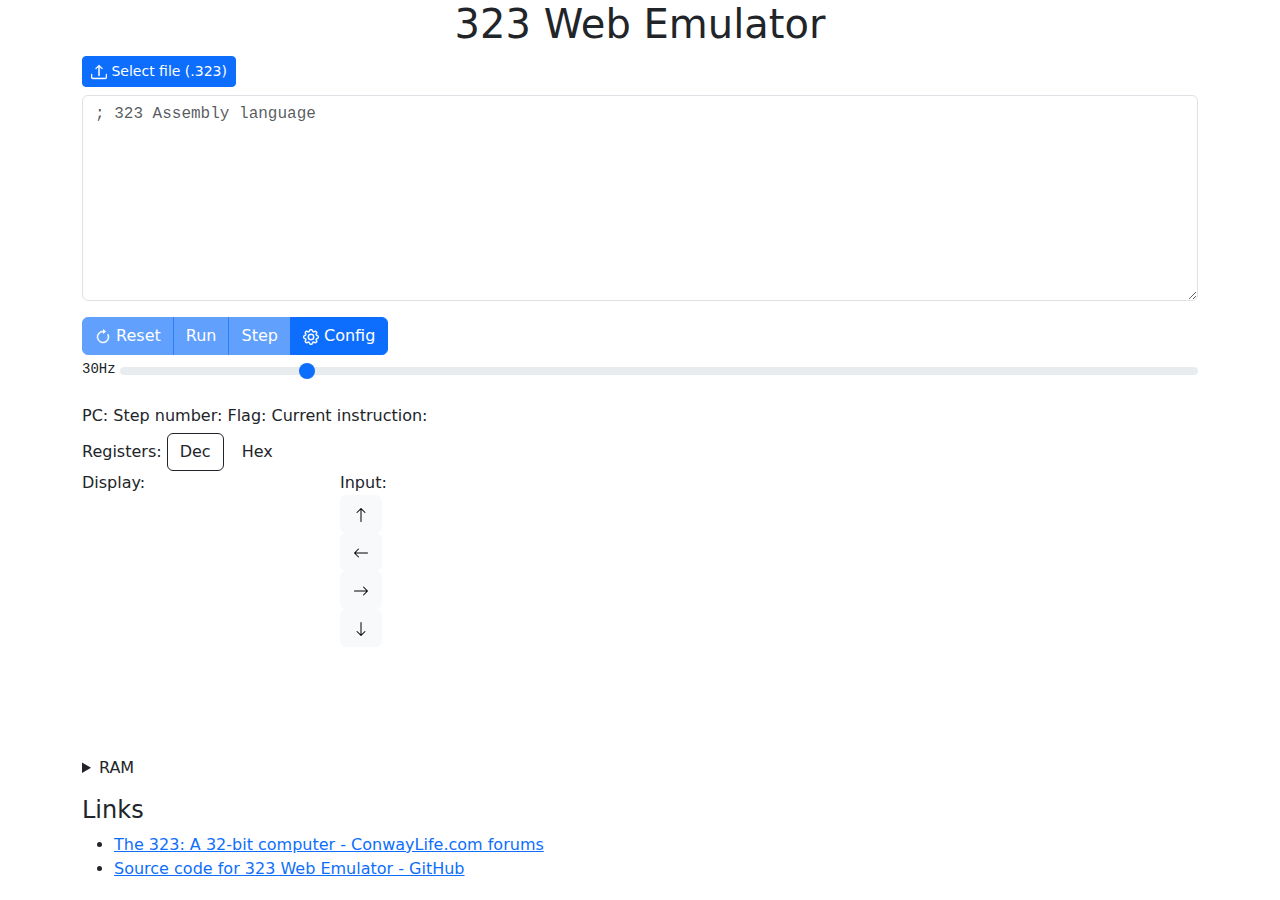
==== app/index.html @ fa697c5a "feat: history feature" ====
<!DOCTYPE html>
<html lang="en">
  <head>
    <meta charset="utf-8">
    <meta name="viewport" content="width=device-width, initial-scale=1.0">
    <title>323 Web Emulator</title>
    <script type="module" src="./index.dist.js"></script>

    <meta
      name="description"
      content="An emulator for the 323 - a 32-bit computer in the Conway's Game of Life"
    >

    <meta name="author" content="Rei" />

    <link rel="canonical" href="https://rei1024.github.io/323-web-emulator/" />

    <link rel="icon" href="./favicon.svg" type="image/svg+xml">

    <link
      href="https://cdn.jsdelivr.net/npm/bootstrap@5.3.3/dist/css/bootstrap.min.css"
      rel="stylesheet"
      integrity="sha384-QWTKZyjpPEjISv5WaRU9OFeRpok6YctnYmDr5pNlyT2bRjXh0JMhjY6hW+ALEwIH"
      crossorigin="anonymous"
    >
    <link rel="stylesheet" href="./style.min.css">
    <script
      src="https://cdn.jsdelivr.net/npm/bootstrap@5.3.3/dist/js/bootstrap.bundle.min.js"
      integrity="sha384-YvpcrYf0tY3lHB60NNkmXc5s9fDVZLESaAA55NDzOxhy9GkcIdslK1eN7N6jIeHz"
      crossorigin="anonymous"
    ></script>
  </head>
  <body class="container">
    <header>
      <h1 class="text-center">323 Web Emulator</h1>
    </header>
    <main>
      <noscript class="alert alert-danger" role="alert">
        This application requires JavaScript to be enabled.
      </noscript>
      <input id="select-file" type="file" class="d-none" accept=".323,.txt" />
      <label for="select-file" class="mb-2 btn btn-primary btn-sm">
        <!-- https://icons.getbootstrap.com/icons/upload/ -->
        <svg
          xmlns="http://www.w3.org/2000/svg"
          width="16"
          height="16"
          fill="currentColor"
          class="bi bi-upload"
          viewBox="0 0 16 16"
        >
          <path
            stroke="currentColor"
            stroke-width="0.5"
            d="M.5 9.9a.5.5 0 0 1 .5.5v2.5a1 1 0 0 0 1 1h12a1 1 0 0 0 1-1v-2.5a.5.5 0 0 1 1 0v2.5a2 2 0 0 1-2 2H2a2 2 0 0 1-2-2v-2.5a.5.5 0 0 1 .5-.5z"
          />
          <path
            stroke="currentColor"
            stroke-width="0.5"
            d="M7.646 1.146a.5.5 0 0 1 .708 0l3 3a.5.5 0 0 1-.708.708L8.5 2.707V11.5a.5.5 0 0 1-1 0V2.707L5.354 4.854a.5.5 0 1 1-.708-.708l3-3z"
          />
        </svg>
        Select file (.323)
      </label>
      <section class="mb-3">
        <label for="assembly-input-textarea" class="visually-hidden form-label"
        >323 assembly input</label>
        <textarea
          spellcheck="false"
          class="font-monospace form-control"
          name="assembly-input-textarea"
          id="assembly-input-textarea"
          cols="50"
          rows="8"
          placeholder="; 323 Assembly language"
        ></textarea>
      </section>
      <div
        data-test="control_buttons"
        class="btn-group"
        role="group"
        aria-label="Control"
      >
        <button
          id="reset"
          type="button"
          class="btn btn-primary"
          disabled
        >
          <!-- https://icons.getbootstrap.com/icons/arrow-clockwise/ -->
          <svg
            xmlns="http://www.w3.org/2000/svg"
            width="16"
            height="16"
            fill="currentColor"
            class="bi bi-arrow-clockwise"
            viewBox="0 0 16 16"
          >
            <path
              stroke="currentColor"
              stroke-width="0.5"
              fill-rule="evenodd"
              d="M8 3a5 5 0 1 0 4.546 2.914.5.5 0 0 1 .908-.417A6 6 0 1 1 8 2v1z"
            />
            <path
              d="M8 4.466V.534a.25.25 0 0 1 .41-.192l2.36 1.966c.12.1.12.284 0 .384L8.41 4.658A.25.25 0 0 1 8 4.466z"
            />
          </svg>
          Reset
        </button>
        <button
          id="toggle"
          type="button"
          class="btn btn-primary"
          disabled
        >
          Run
        </button>
        <button
          id="step-button"
          type="button"
          class="btn btn-primary"
          disabled
        >
          <span id="step-text">Step</span>
        </button>
        <button
          id="step-back-button"
          type="button"
          class="btn btn-primary d-none"
        >
          <span id="step-back-text">Step Back</span>
        </button>
        <button
          id="config_button"
          data-test="config_button"
          type="button"
          class="btn btn-primary"
          data-bs-toggle="modal"
          data-bs-target="#config_modal"
        >
          <!-- https://icons.getbootstrap.com/icons/gear/ -->
          <svg
            xmlns="http://www.w3.org/2000/svg"
            width="16"
            height="16"
            fill="currentColor"
            class="bi bi-gear"
            viewBox="0 0 16 16"
          >
            <path
              stroke="currentColor"
              stroke-width="0.5"
              d="M8 4.754a3.246 3.246 0 1 0 0 6.492 3.246 3.246 0 0 0 0-6.492zM5.754 8a2.246 2.246 0 1 1 4.492 0 2.246 2.246 0 0 1-4.492 0z"
            />
            <path
              stroke="currentColor"
              stroke-width="0.5"
              d="M9.796 1.343c-.527-1.79-3.065-1.79-3.592 0l-.094.319a.873.873 0 0 1-1.255.52l-.292-.16c-1.64-.892-3.433.902-2.54 2.541l.159.292a.873.873 0 0 1-.52 1.255l-.319.094c-1.79.527-1.79 3.065 0 3.592l.319.094a.873.873 0 0 1 .52 1.255l-.16.292c-.892 1.64.901 3.434 2.541 2.54l.292-.159a.873.873 0 0 1 1.255.52l.094.319c.527 1.79 3.065 1.79 3.592 0l.094-.319a.873.873 0 0 1 1.255-.52l.292.16c1.64.893 3.434-.902 2.54-2.541l-.159-.292a.873.873 0 0 1 .52-1.255l.319-.094c1.79-.527 1.79-3.065 0-3.592l-.319-.094a.873.873 0 0 1-.52-1.255l.16-.292c.893-1.64-.902-3.433-2.541-2.54l-.292.159a.873.873 0 0 1-1.255-.52l-.094-.319zm-2.633.283c.246-.835 1.428-.835 1.674 0l.094.319a1.873 1.873 0 0 0 2.693 1.115l.291-.16c.764-.415 1.6.42 1.184 1.185l-.159.292a1.873 1.873 0 0 0 1.116 2.692l.318.094c.835.246.835 1.428 0 1.674l-.319.094a1.873 1.873 0 0 0-1.115 2.693l.16.291c.415.764-.42 1.6-1.185 1.184l-.291-.159a1.873 1.873 0 0 0-2.693 1.116l-.094.318c-.246.835-1.428.835-1.674 0l-.094-.319a1.873 1.873 0 0 0-2.692-1.115l-.292.16c-.764.415-1.6-.42-1.184-1.185l.159-.291A1.873 1.873 0 0 0 1.945 8.93l-.319-.094c-.835-.246-.835-1.428 0-1.674l.319-.094A1.873 1.873 0 0 0 3.06 4.377l-.16-.292c-.415-.764.42-1.6 1.185-1.184l.292.159a1.873 1.873 0 0 0 2.692-1.115l.094-.319z"
            />
          </svg>
          Config
        </button>
      </div>
      <div
        id="message"
        class="mt-3 d-none alert alert-danger tabular-nums"
        role="alert"
      >
      </div>
      <div class="mt-1 mb-2 d-flex flex-row gap-1">
        <label for="frequency-input" class="form-label m-0"><pre
            id="frequency-output"
            class="tabular-nums"
          >30Hz</pre></label>
        <input
          id="frequency-input"
          class="form-range"
          value="11"
          type="range"
          max="65"
        />
      </div>
      <section class="mb-1">
        PC: <span id="program-counter" class="font-monospace"></span>
        Step number: <span id="step-number" class="font-monospace"></span>
        Flag: <span id="flag" class="font-monospace"></span>
        <br class="d-inline d-md-none">Current instruction: <span
          id="current-instruction"
          class="font-monospace"
        ></span>
      </section>
      <section>
        <div>
          Registers:

          <input
            type="checkbox"
            class="btn-check"
            id="register-dec"
            autocomplete="off"
            checked
          >
          <label class="btn" for="register-dec">Dec</label>
          <input
            type="checkbox"
            class="btn-check"
            id="register-hex"
            autocomplete="off"
          >
          <label class="btn" for="register-hex">Hex</label>
        </div>

        <div id="registers"></div>
      </section>

      <section class="mb-1 d-flex flex-sm-row flex-column gap-2">
        <div>
          <div>
            Display:
          </div>
          <canvas width="250" height="250" id="display-canvas"></canvas>
        </div>
        <div>
          <div>
            Input:
          </div>
          <div class="arrow-buttons">
            <div class="arrow-row">
              <button id="key-up" class="btn btn-light">
                <svg
                  xmlns="http://www.w3.org/2000/svg"
                  width="16"
                  height="16"
                  fill="currentColor"
                  class="bi bi-arrow-up"
                  viewBox="0 0 16 16"
                >
                  <path
                    fill-rule="evenodd"
                    d="M8 15a.5.5 0 0 0 .5-.5V2.707l3.146 3.147a.5.5 0 0 0 .708-.708l-4-4a.5.5 0 0 0-.708 0l-4 4a.5.5 0 1 0 .708.708L7.5 2.707V14.5a.5.5 0 0 0 .5.5"
                  />
                </svg>
              </button>
            </div>
            <div class="arrow-row">
              <button id="key-left" class="btn btn-light">
                <svg
                  xmlns="http://www.w3.org/2000/svg"
                  width="16"
                  height="16"
                  fill="currentColor"
                  class="bi bi-arrow-left"
                  viewBox="0 0 16 16"
                >
                  <path
                    fill-rule="evenodd"
                    d="M15 8a.5.5 0 0 0-.5-.5H2.707l3.147-3.146a.5.5 0 1 0-.708-.708l-4 4a.5.5 0 0 0 0 .708l4 4a.5.5 0 0 0 .708-.708L2.707 8.5H14.5A.5.5 0 0 0 15 8"
                  />
                </svg>
              </button>
              <div class="arrow-spacer"></div>
              <button id="key-right" class="btn btn-light">
                <svg
                  xmlns="http://www.w3.org/2000/svg"
                  width="16"
                  height="16"
                  fill="currentColor"
                  class="bi bi-arrow-right"
                  viewBox="0 0 16 16"
                >
                  <path
                    fill-rule="evenodd"
                    d="M1 8a.5.5 0 0 1 .5-.5h11.793l-3.147-3.146a.5.5 0 0 1 .708-.708l4 4a.5.5 0 0 1 0 .708l-4 4a.5.5 0 0 1-.708-.708L13.293 8.5H1.5A.5.5 0 0 1 1 8"
                  />
                </svg>
              </button>
            </div>
            <div class="arrow-row">
              <button id="key-down" class="btn btn-light">
                <svg
                  xmlns="http://www.w3.org/2000/svg"
                  width="16"
                  height="16"
                  fill="currentColor"
                  class="bi bi-arrow-down"
                  viewBox="0 0 16 16"
                >
                  <path
                    fill-rule="evenodd"
                    d="M8 1a.5.5 0 0 1 .5.5v11.793l3.146-3.147a.5.5 0 0 1 .708.708l-4 4a.5.5 0 0 1-.708 0l-4-4a.5.5 0 0 1 .708-.708L7.5 13.293V1.5A.5.5 0 0 1 8 1"
                  />
                </svg>
              </button>
            </div>
          </div>
        </div>
      </section>
      <section>
        <details id="ram-details">
          <summary>RAM</summary>
          <small>hword order (lower 16 bits + higher 16 bits)</small>
          <div class="btn-group">
            <button
              class="btn btn-light btn-sm"
              aria-label="left"
              disabled
              id="ram-page-left"
            >
              <svg
                xmlns="http://www.w3.org/2000/svg"
                width="16"
                height="16"
                fill="currentColor"
                class="bi bi-chevron-left"
                viewBox="0 0 16 16"
              >
                <path
                  fill-rule="evenodd"
                  d="M11.354 1.646a.5.5 0 0 1 0 .708L5.707 8l5.647 5.646a.5.5 0 0 1-.708.708l-6-6a.5.5 0 0 1 0-.708l6-6a.5.5 0 0 1 .708 0"
                />
              </svg>
            </button>
            <button
              class="btn btn-light btn-right"
              aria-label="right"
              disabled
              id="ram-page-right"
            >
              <svg
                xmlns="http://www.w3.org/2000/svg"
                width="16"
                height="16"
                fill="currentColor"
                class="bi bi-chevron-right"
                viewBox="0 0 16 16"
              >
                <path
                  fill-rule="evenodd"
                  d="M4.646 1.646a.5.5 0 0 1 .708 0l6 6a.5.5 0 0 1 0 .708l-6 6a.5.5 0 0 1-.708-.708L10.293 8 4.646 2.354a.5.5 0 0 1 0-.708"
                />
              </svg>
            </button>
          </div>
          <div id="ram">
            <!-- <table>
              <tr>
                <th>0x0000</th>
                <td>
                  FFFF FFFF FFFF FFFF FFFF FFFF FFFF FFFF FFFF FFFF FFFF FFFF
                  FFFF FFFF FFFF FFFF
                </td>
              </tr>
            </table> -->
          </div>
        </details>
      </section>
    </main>
    <!-- Config Modal -->
    <div
      class="modal fade"
      id="config_modal"
      tabindex="-1"
      aria-labelledby="config_modal_label"
      aria-hidden="true"
    >
      <div class="modal-dialog">
        <div class="modal-content" id="config_modal_content">
          <div class="modal-header">
            <h2 class="modal-title fs-5" id="config_modal_label">
              <!-- https://icons.getbootstrap.com/icons/gear/ -->
              <svg
                xmlns="http://www.w3.org/2000/svg"
                width="16"
                height="16"
                fill="currentColor"
                class="bi bi-gear"
                viewBox="0 0 16 16"
              >
                <path
                  stroke="currentColor"
                  stroke-width="0.5"
                  d="M8 4.754a3.246 3.246 0 1 0 0 6.492 3.246 3.246 0 0 0 0-6.492zM5.754 8a2.246 2.246 0 1 1 4.492 0 2.246 2.246 0 0 1-4.492 0z"
                />
                <path
                  stroke="currentColor"
                  stroke-width="0.5"
                  d="M9.796 1.343c-.527-1.79-3.065-1.79-3.592 0l-.094.319a.873.873 0 0 1-1.255.52l-.292-.16c-1.64-.892-3.433.902-2.54 2.541l.159.292a.873.873 0 0 1-.52 1.255l-.319.094c-1.79.527-1.79 3.065 0 3.592l.319.094a.873.873 0 0 1 .52 1.255l-.16.292c-.892 1.64.901 3.434 2.541 2.54l.292-.159a.873.873 0 0 1 1.255.52l.094.319c.527 1.79 3.065 1.79 3.592 0l.094-.319a.873.873 0 0 1 1.255-.52l.292.16c1.64.893 3.434-.902 2.54-2.541l-.159-.292a.873.873 0 0 1 .52-1.255l.319-.094c1.79-.527 1.79-3.065 0-3.592l-.319-.094a.873.873 0 0 1-.52-1.255l.16-.292c.893-1.64-.902-3.433-2.541-2.54l-.292.159a.873.873 0 0 1-1.255-.52l-.094-.319zm-2.633.283c.246-.835 1.428-.835 1.674 0l.094.319a1.873 1.873 0 0 0 2.693 1.115l.291-.16c.764-.415 1.6.42 1.184 1.185l-.159.292a1.873 1.873 0 0 0 1.116 2.692l.318.094c.835.246.835 1.428 0 1.674l-.319.094a1.873 1.873 0 0 0-1.115 2.693l.16.291c.415.764-.42 1.6-1.185 1.184l-.291-.159a1.873 1.873 0 0 0-2.693 1.116l-.094.318c-.246.835-1.428.835-1.674 0l-.094-.319a1.873 1.873 0 0 0-2.692-1.115l-.292.16c-.764.415-1.6-.42-1.184-1.185l.159-.291A1.873 1.873 0 0 0 1.945 8.93l-.319-.094c-.835-.246-.835-1.428 0-1.674l.319-.094A1.873 1.873 0 0 0 3.06 4.377l-.16-.292c-.415-.764.42-1.6 1.185-1.184l.292.159a1.873 1.873 0 0 0 2.692-1.115l.094-.319z"
                />
              </svg>
              Config
            </h2>
            <button
              type="button"
              class="btn-close"
              data-bs-dismiss="modal"
              aria-label="Close"
            >
            </button>
          </div>
          <div class="modal-body">
            <div class="mt-3">
              <div>
                History
              </div>
              <small>When turned on, the frequency is limited to 5kHz.</small>
              <div class="form-check">
                <input
                  type="checkbox"
                  id="history-enable"
                  class="form-check-input"
                />
                <label
                  for="history-enable"
                  id="history-enable-label"
                  class="form-check-label"
                >Off</label>
              </div>
            </div>
          </div>
        </div>
      </div>
    </div>
    <!-- End Config Modal -->
    <footer class="mt-3">
      <section>
        <h2 class="fs-4 mt-3">Links</h2>
        <ul>
          <li>
            <a href="https://conwaylife.com/forums/viewtopic.php?f=2&t=6808">
              The 323: A 32-bit computer - ConwayLife.com forums
            </a>
          </li>
          <li>
            <a href="https://github.com/rei1024/323-web-emulator">
              Source code for 323 Web Emulator - GitHub
            </a>
          </li>
        </ul>
      </section>
    </footer>
  </body>
</html>
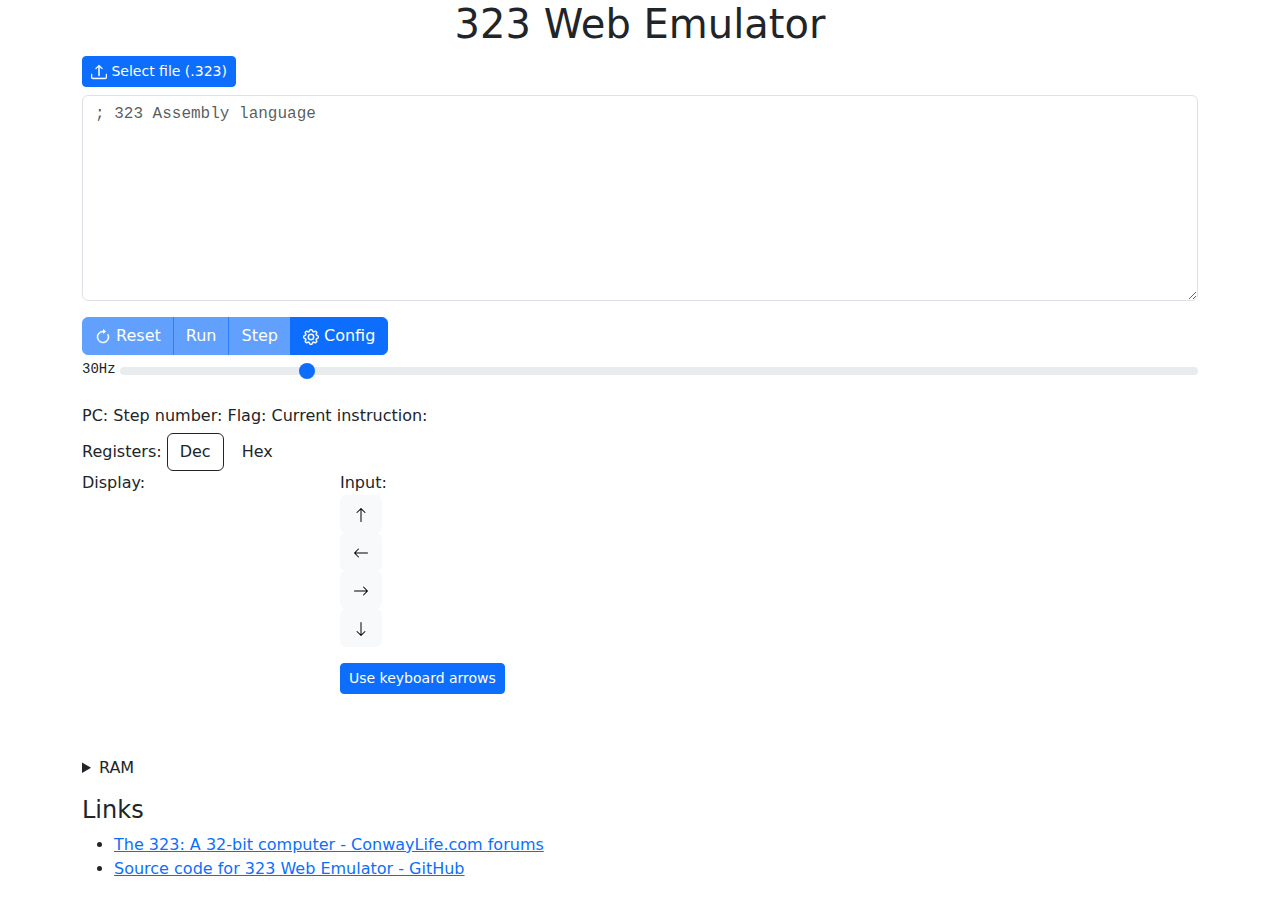
==== commit 7644a5f6: "feat: use hardware keyboard" ====
--- a/app/index.html
+++ b/app/index.html
@@ -294,6 +294,15 @@
               </button>
             </div>
           </div>
+          <div class="mt-3">
+            <button
+              id="use-keyboard-button"
+              type="button"
+              class="btn btn-primary btn-sm"
+            >
+              Use keyboard arrows
+            </button>
+          </div>
         </div>
       </section>
       <section>
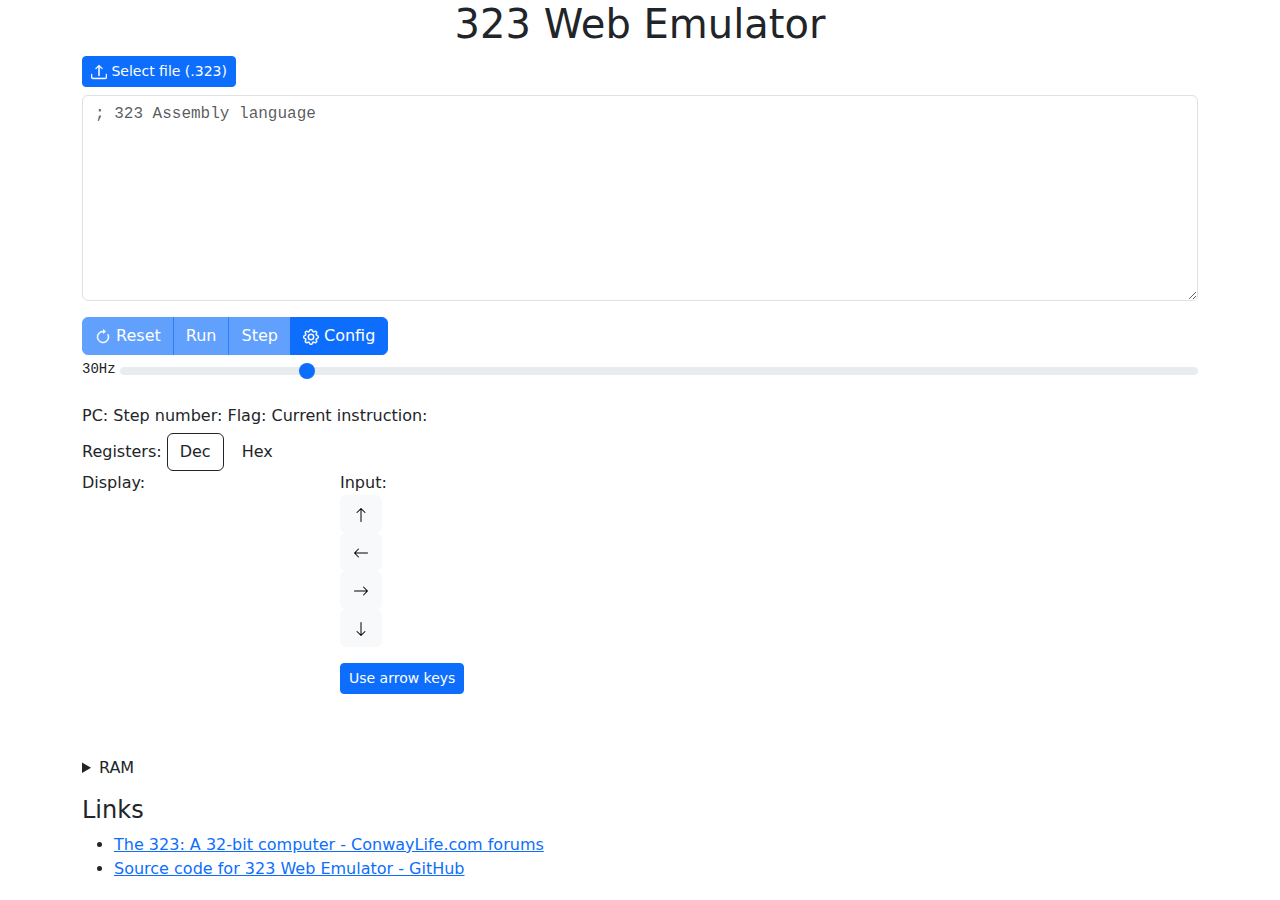
==== commit 23702056: "feat: add header" ====
--- a/app/index.html
+++ b/app/index.html
@@ -300,7 +300,7 @@
               type="button"
               class="btn btn-primary btn-sm"
             >
-              Use keyboard arrows
+              Use arrow keys
             </button>
           </div>
         </div>
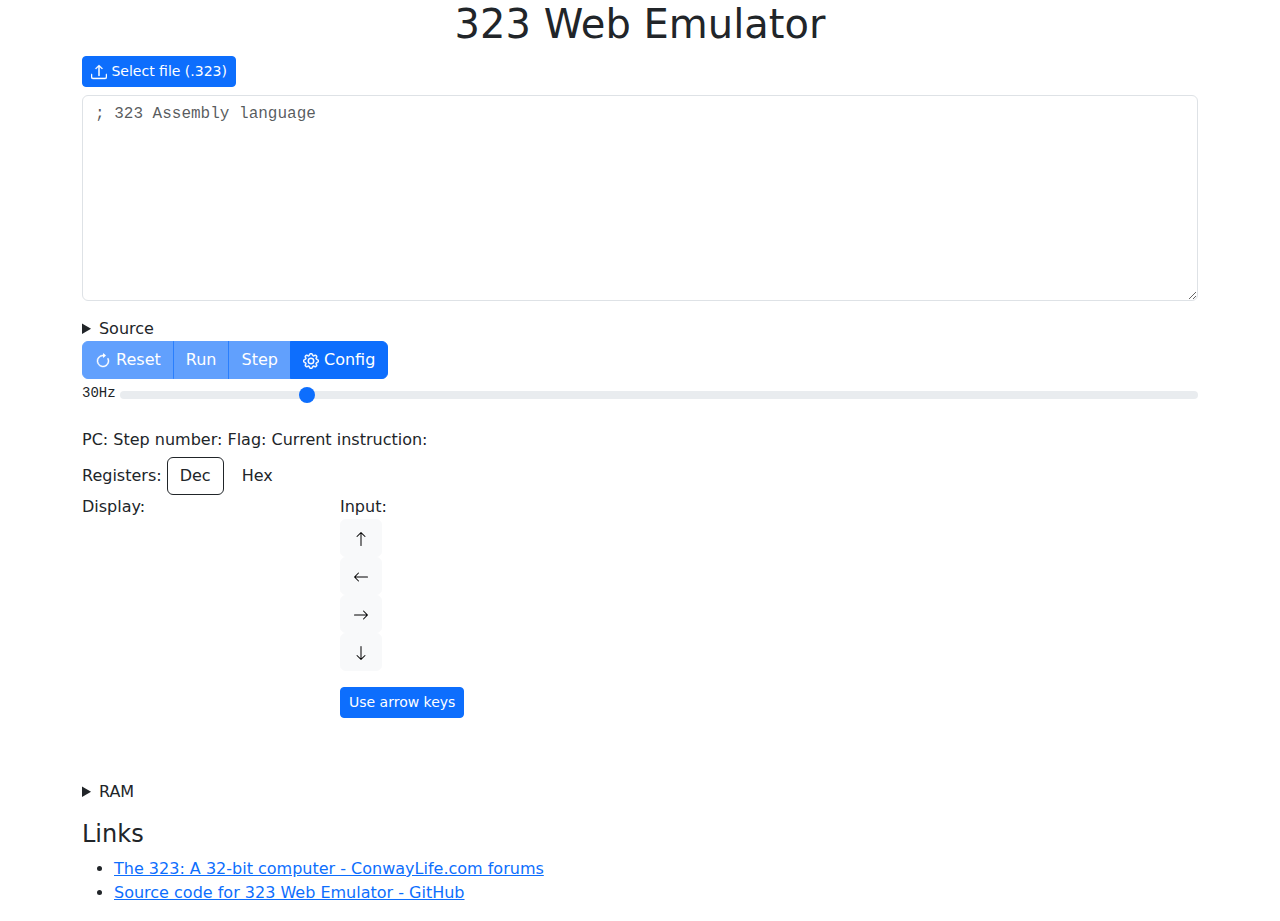
==== commit d26b3986: "feat: implement breakpoints" ====
--- a/app/index.html
+++ b/app/index.html
@@ -74,6 +74,30 @@
           rows="8"
           placeholder="; 323 Assembly language"
         ></textarea>
+      </section>
+      <section>
+        <details>
+          <summary style="user-select: none">Source</summary>
+          <button
+            id="remove-all-breakpoints"
+            type="button"
+            disabled
+            class="btn btn-primary btn-sm"
+          >
+            Remove all breakpoints
+          </button>
+          <div
+            id="source-lines"
+            class="mt-1 font-monospace border"
+            style="overflow-y: scroll; height: 240px; resize: vertical"
+          >
+            <!-- <input type="checkbox" class="d-inline">
+            <pre
+              style="white-space: pre-wrap"
+              class="mb-0 d-inline"
+            >start: ld 3,x1</pre> -->
+          </div>
+        </details>
       </section>
       <div
         data-test="control_buttons"
@@ -307,7 +331,7 @@
       </section>
       <section>
         <details id="ram-details">
-          <summary>RAM</summary>
+          <summary style="user-select: none">RAM</summary>
           <small>hword order (lower 16 bits + higher 16 bits)</small>
           <div class="btn-group">
             <button
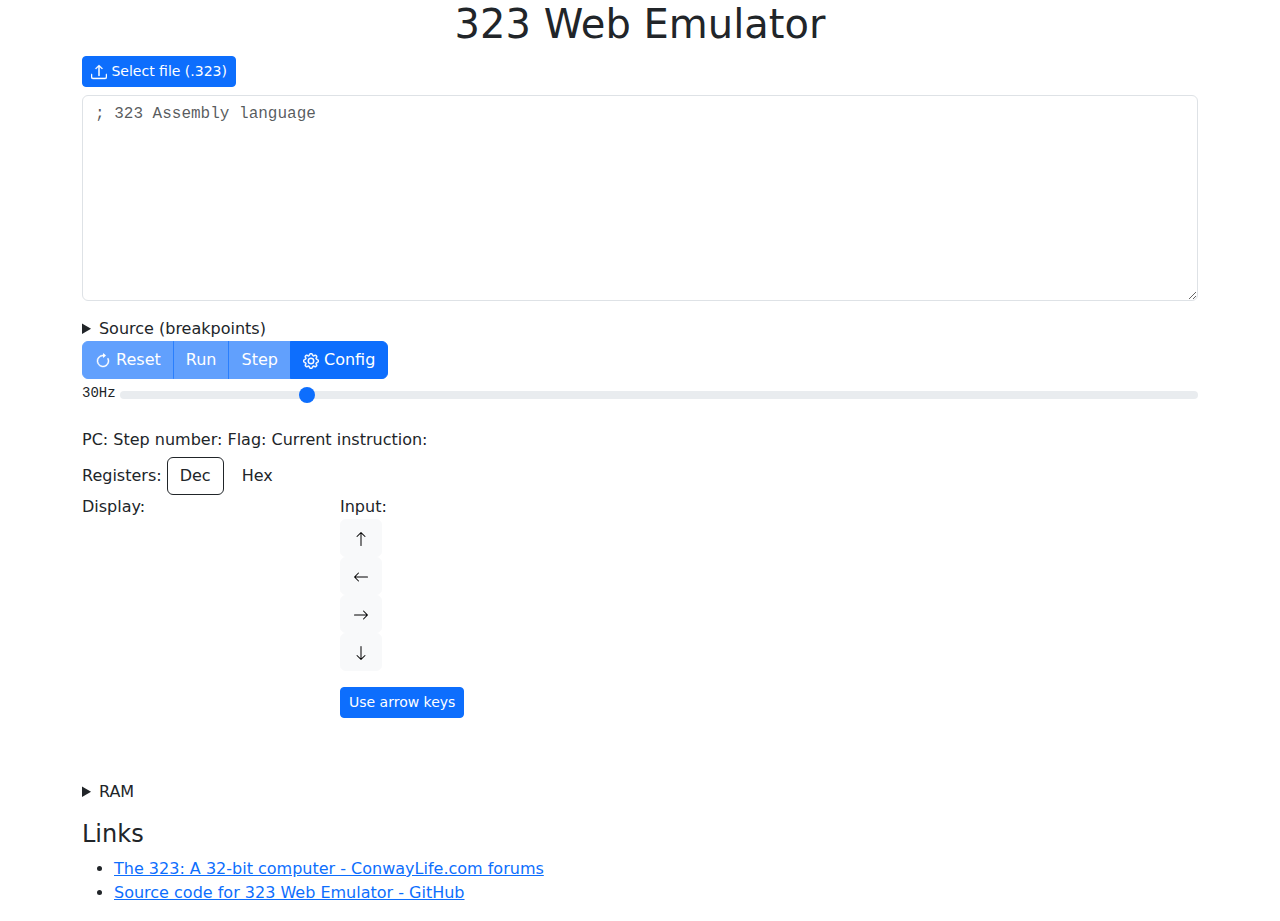
==== commit 7a04144e: "feat: improve text" ====
--- a/app/index.html
+++ b/app/index.html
@@ -12,6 +12,8 @@
     >
 
     <meta name="author" content="Rei" />
+
+    <meta name="date" content="%__DATE__%" />
 
     <link rel="canonical" href="https://rei1024.github.io/323-web-emulator/" />
 
@@ -77,7 +79,7 @@
       </section>
       <section>
         <details>
-          <summary style="user-select: none">Source</summary>
+          <summary style="user-select: none">Source (breakpoints)</summary>
           <button
             id="remove-all-breakpoints"
             type="button"
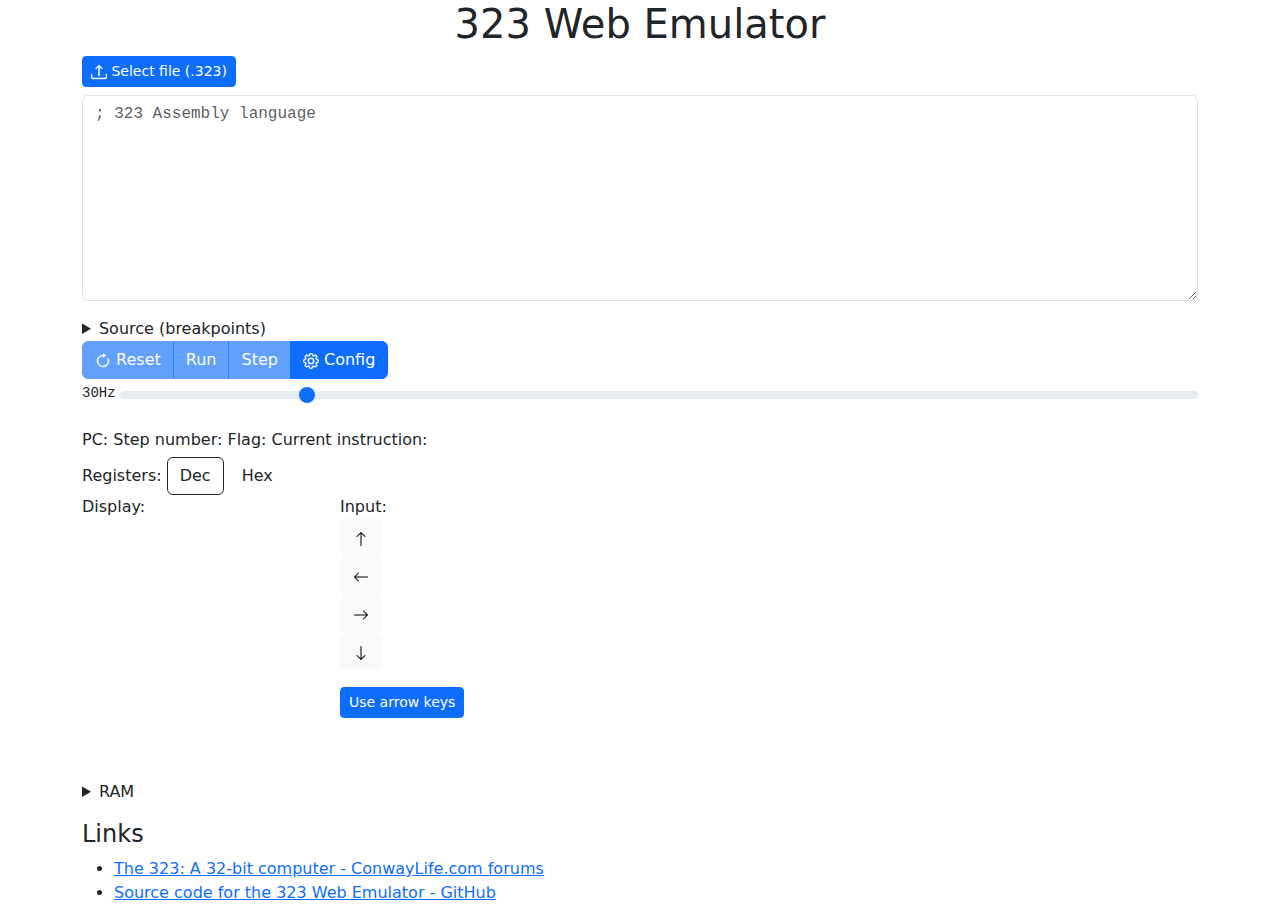
==== commit da51583f: "refactor code" ====
--- a/app/index.html
+++ b/app/index.html
@@ -90,7 +90,7 @@
           </button>
           <div
             id="source-lines"
-            class="mt-1 font-monospace border"
+            class="mt-1 mb-1 font-monospace border"
             style="overflow-y: scroll; height: 240px; resize: vertical"
           >
             <!-- <input type="checkbox" class="d-inline">
@@ -446,6 +446,7 @@
                   class="form-check-input"
                 />
                 <label
+                  style="user-select: none"
                   for="history-enable"
                   id="history-enable-label"
                   class="form-check-label"
@@ -468,7 +469,7 @@
           </li>
           <li>
             <a href="https://github.com/rei1024/323-web-emulator">
-              Source code for 323 Web Emulator - GitHub
+              Source code for the 323 Web Emulator - GitHub
             </a>
           </li>
         </ul>
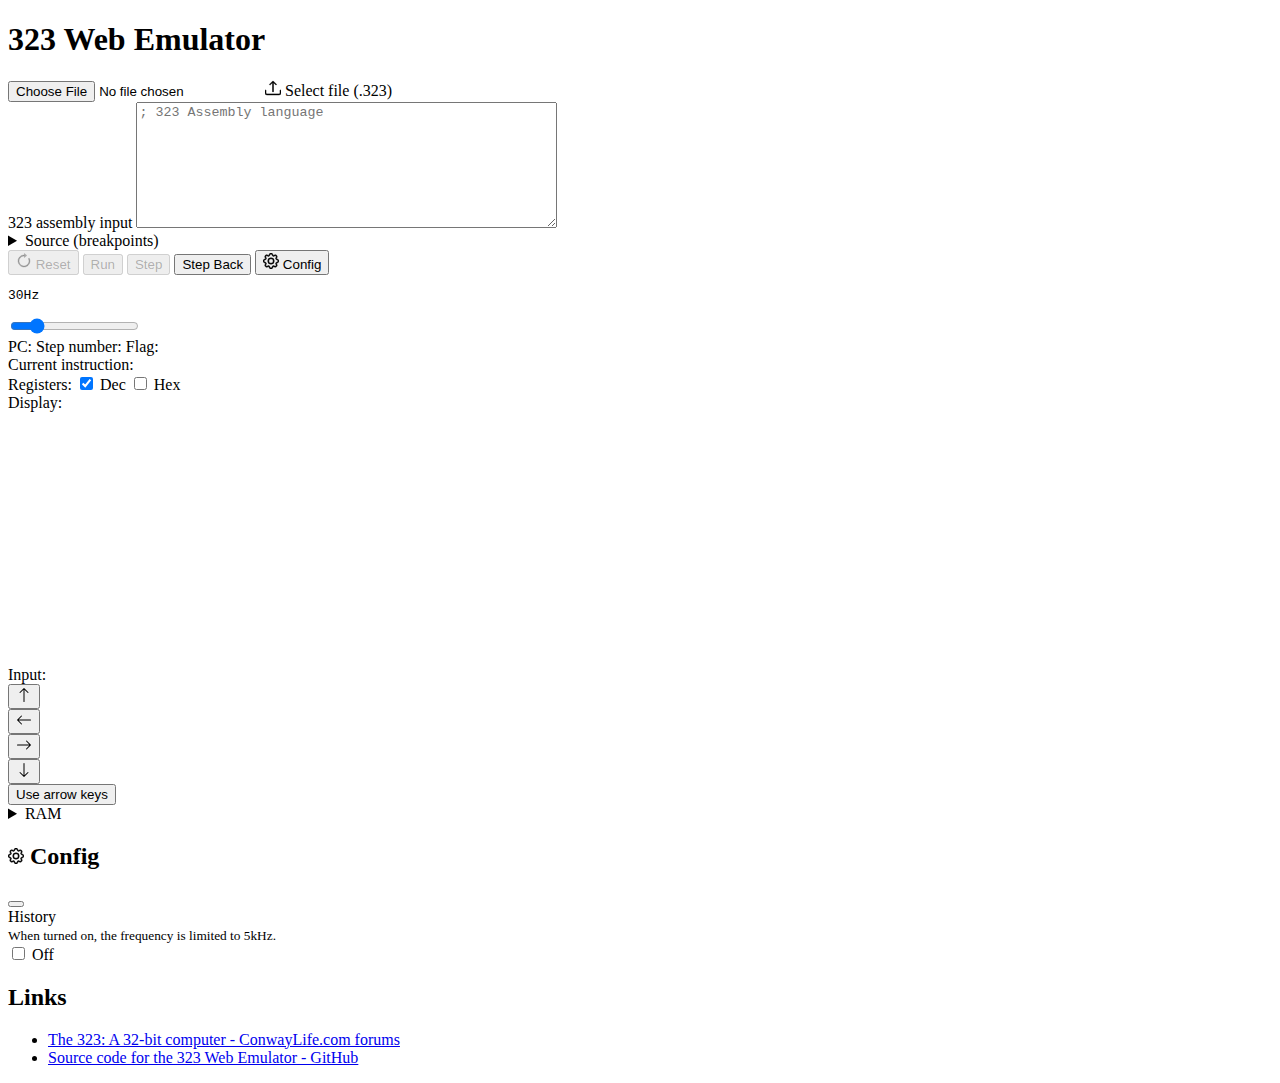
==== commit d4c5edd1: "chore: update deps" ====
--- a/app/index.html
+++ b/app/index.html
@@ -20,15 +20,15 @@
     <link rel="icon" href="./favicon.svg" type="image/svg+xml">
 
     <link
-      href="https://cdn.jsdelivr.net/npm/bootstrap@5.3.3/dist/css/bootstrap.min.css"
       rel="stylesheet"
-      integrity="sha384-QWTKZyjpPEjISv5WaRU9OFeRpok6YctnYmDr5pNlyT2bRjXh0JMhjY6hW+ALEwIH"
+      href="https://cdn.jsdelivr.net/npm/bootstrap@5.3.5/dist/css/bootstrap.min.css"
+      integrity="sha256-zzPh8NflvEInFbVSzLYGVMLOn0j0kfsjq/UlNeMBRYw="
       crossorigin="anonymous"
     >
     <link rel="stylesheet" href="./style.min.css">
     <script
-      src="https://cdn.jsdelivr.net/npm/bootstrap@5.3.3/dist/js/bootstrap.bundle.min.js"
-      integrity="sha384-YvpcrYf0tY3lHB60NNkmXc5s9fDVZLESaAA55NDzOxhy9GkcIdslK1eN7N6jIeHz"
+      src="https://cdn.jsdelivr.net/npm/bootstrap@5.3.5/dist/js/bootstrap.bundle.min.js"
+      integrity="sha256-ORBCb//WwUWwNh+EjsvO97snO3mAJ1+jhMzrlPBTYSQ="
       crossorigin="anonymous"
     ></script>
   </head>
